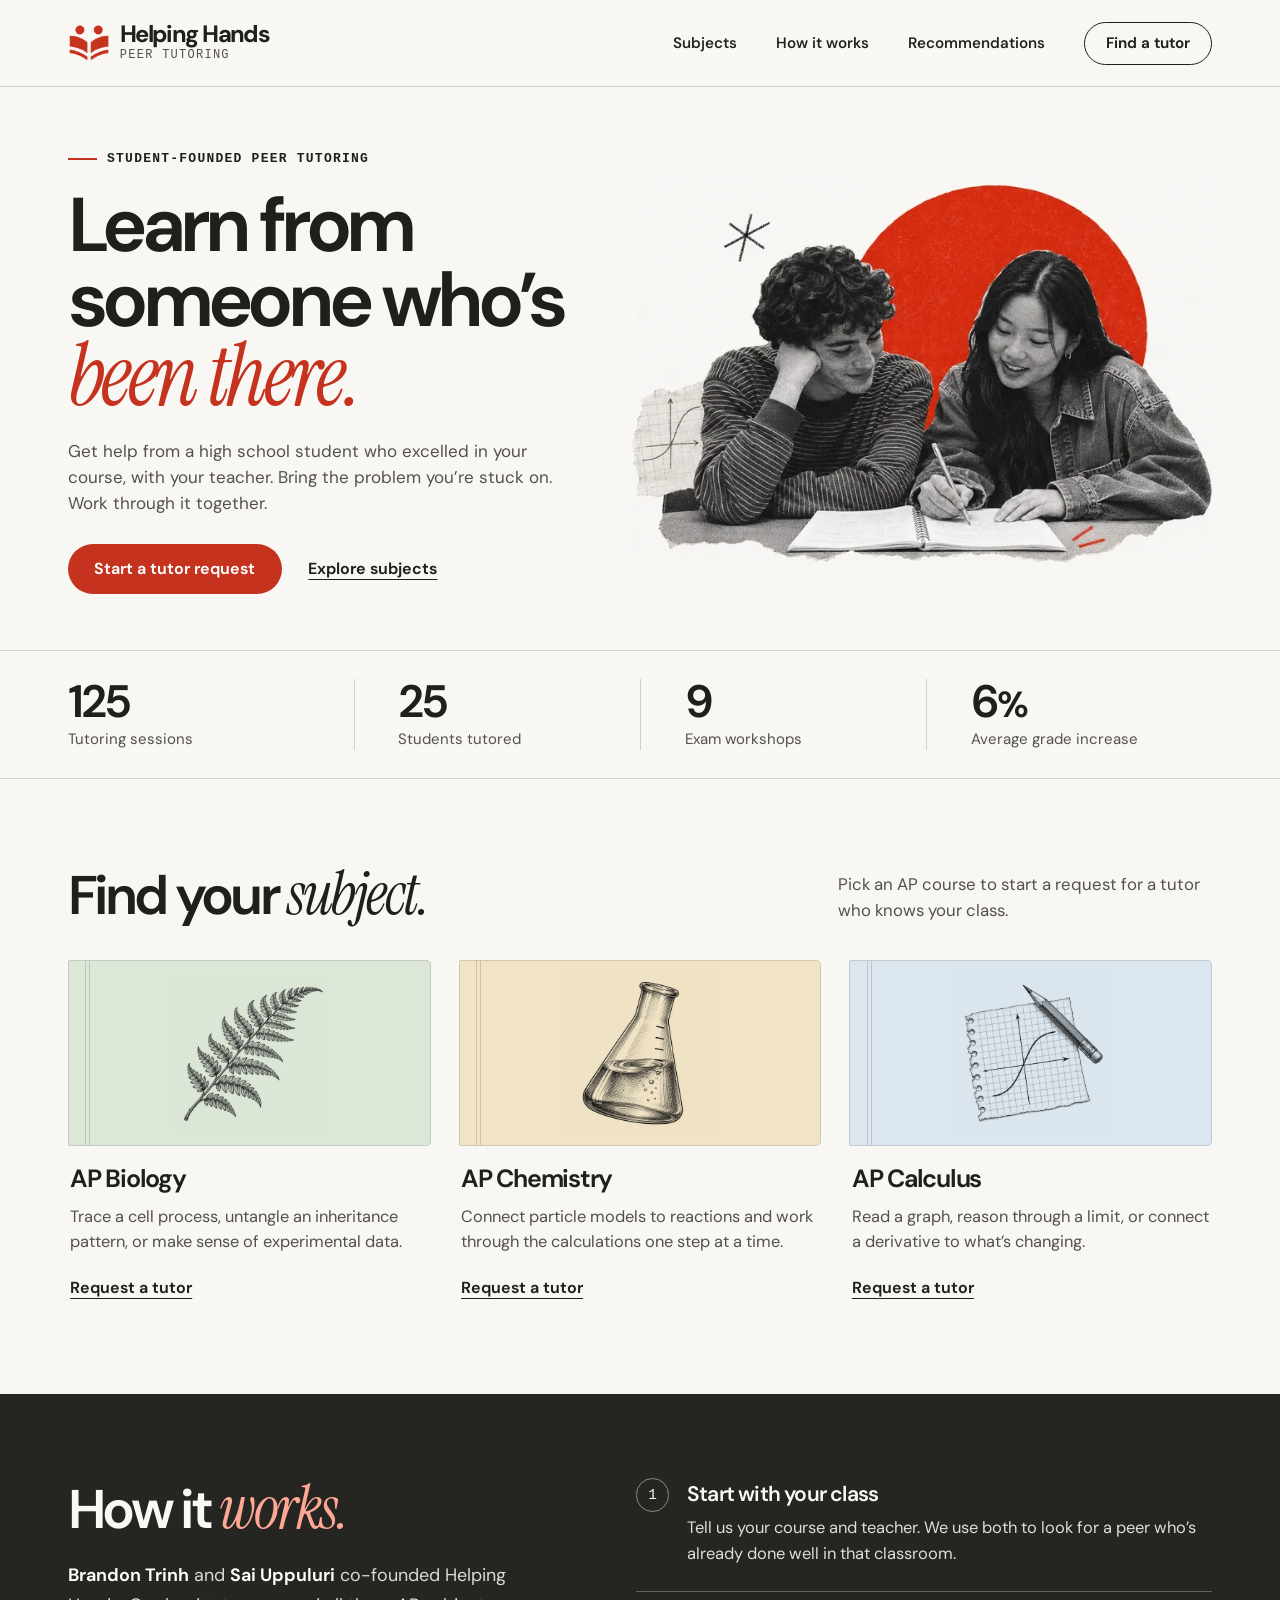
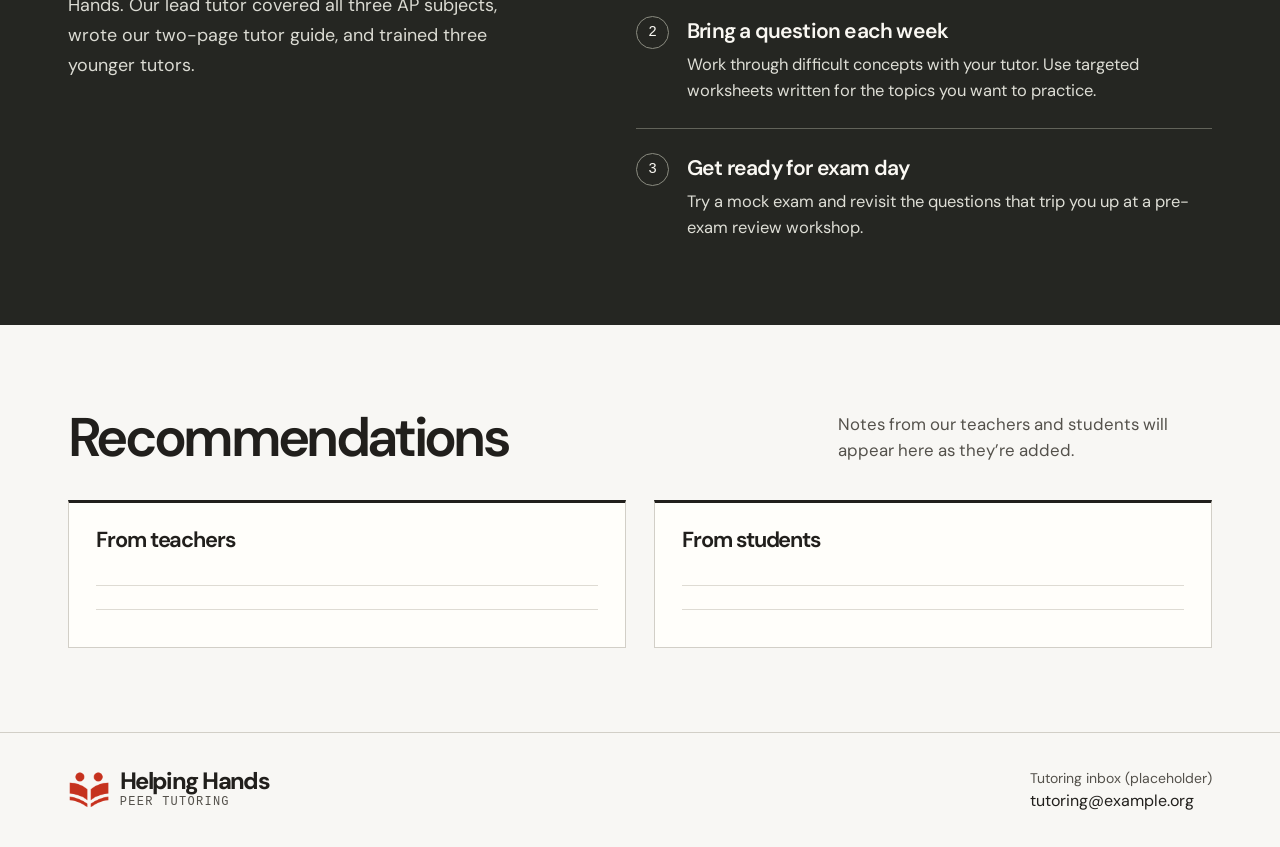
==== index.html @ b5d8656f "Replace the previous site with Helping Hands Peer Tutoring" ====
<!doctype html>
<html lang="en">
<head>
  <meta charset="utf-8">
  <meta name="viewport" content="width=device-width, initial-scale=1">
  <meta name="theme-color" content="#f8f7f4">
  <meta name="description" content="Helping Hands Peer Tutoring matches high school students with peers who excelled in the same course with the same teacher. Explore AP Biology, Chemistry, and Calculus tutoring.">
  <title>Helping Hands Peer Tutoring</title>
  <link rel="icon" type="image/png" href="./assets/mark.png">
  <link rel="preload" href="./assets/fonts/dm-sans-latin.woff2" as="font" type="font/woff2" crossorigin>
  <link rel="preload" href="./assets/fonts/instrument-serif-italic-latin.woff2" as="font" type="font/woff2" crossorigin>
  <link rel="stylesheet" href="./styles.css">
  <script defer src="./site-config.js"></script>
  <script defer src="./site.js"></script>
</head>
<body id="top">
  <a class="skip-link" href="#main">Skip to content</a>
  <header class="site-header">
    <div class="wrap header-inner">
      <a class="wordmark" href="./index.html" aria-label="Helping Hands Peer Tutoring home">
        <img src="./assets/mark.png" width="44" height="44" alt="">
        <span class="wordmark-type"><strong>Helping Hands</strong><span>Peer Tutoring</span></span>
      </a>
      <button class="menu-toggle" type="button" aria-expanded="false" aria-controls="site-nav" hidden>
        <span>Menu</span><span class="menu-icon" aria-hidden="true"></span>
      </button>
      <nav id="site-nav" class="site-nav" aria-label="Main navigation">
        <a href="#subjects">Subjects</a>
        <a href="#how-it-works">How it works</a>
        <a href="#recommendations">Recommendations</a>
        <a class="button button-outline nav-action" href="./match.html">Find a tutor</a>
      </nav>
    </div>
  </header>

  <main id="main">
    <section class="hero wrap" aria-labelledby="hero-title">
      <div class="hero-copy">
        <p class="eyebrow"><span aria-hidden="true"></span>Student-founded peer tutoring</p>
        <h1 id="hero-title">Learn from<br>someone who’s<br><em>been there.</em></h1>
        <p class="hero-description">Get help from a high school student who excelled in your course, with your teacher. Bring the problem you’re stuck on. Work through it together.</p>
        <div class="hero-actions">
          <a class="button button-primary" href="./match.html">Start a tutor request</a>
          <a class="text-link" href="#subjects">Explore subjects</a>
        </div>
      </div>
      <picture class="hero-art">
        <source type="image/webp" srcset="./assets/study-table-small.webp 720w, ./assets/study-table.webp 1440w" sizes="(max-width: 740px) 92vw, 50vw">
        <img src="./assets/study-table.webp" width="1440" height="960" fetchpriority="high" alt="A newspaper-style collage of two classmates leaning over a shared notebook.">
      </picture>
    </section>

    <section class="impact" aria-labelledby="impact-title">
      <h2 id="impact-title" class="sr-only">The program in numbers</h2>
      <dl class="wrap stats">
        <div><dt>Tutoring sessions</dt><dd>125</dd></div>
        <div><dt>Students tutored</dt><dd>25</dd></div>
        <div><dt>Exam workshops</dt><dd>9</dd></div>
        <div><dt>Average grade increase</dt><dd>6<span>%</span></dd></div>
      </dl>
    </section>

    <section id="subjects" class="subjects wrap section-space" aria-labelledby="subjects-title">
      <div class="section-heading">
        <h2 id="subjects-title">Find your <em>subject.</em></h2>
        <p>Pick an AP course to start a request for a tutor who knows your class.</p>
      </div>
      <div class="course-grid">
        <article class="course-card">
          <div class="course-cover biology-cover"><img src="./assets/biology.webp" width="432" height="432" loading="lazy" alt=""></div>
          <div class="course-copy">
            <h3>AP Biology</h3>
            <p>Trace a cell process, untangle an inheritance pattern, or make sense of experimental data.</p>
            <a class="text-link" href="./match.html?course=biology" aria-label="Request an AP Biology tutor">Request a tutor</a>
          </div>
        </article>
        <article class="course-card">
          <div class="course-cover chemistry-cover"><img src="./assets/chemistry.webp" width="432" height="432" loading="lazy" alt=""></div>
          <div class="course-copy">
            <h3>AP Chemistry</h3>
            <p>Connect particle models to reactions and work through the calculations one step at a time.</p>
            <a class="text-link" href="./match.html?course=chemistry" aria-label="Request an AP Chemistry tutor">Request a tutor</a>
          </div>
        </article>
        <article class="course-card">
          <div class="course-cover calculus-cover"><img src="./assets/calculus.webp" width="432" height="432" loading="lazy" alt=""></div>
          <div class="course-copy">
            <h3>AP Calculus</h3>
            <p>Read a graph, reason through a limit, or connect a derivative to what’s changing.</p>
            <a class="text-link" href="./match.html?course=calculus" aria-label="Request an AP Calculus tutor">Request a tutor</a>
          </div>
        </article>
      </div>
    </section>

    <section id="how-it-works" class="program" aria-labelledby="program-title">
      <div class="wrap program-grid section-space">
        <div class="program-intro">
          <h2 id="program-title">How it <em>works.</em></h2>
          <p><strong>Brandon Trinh</strong> and <strong>Sai Uppuluri</strong> co-founded Helping Hands. Our lead tutor covered all three AP subjects, wrote our two-page tutor guide, and trained three younger tutors.</p>
        </div>
        <ol class="process-list">
          <li><div><h3>Start with your class</h3><p>Tell us your course and teacher. We use both to look for a peer who’s already done well in that classroom.</p></div></li>
          <li><div><h3>Bring a question each week</h3><p>Work through difficult concepts with your tutor. Use targeted worksheets written for the topics you want to practice.</p></div></li>
          <li><div><h3>Get ready for exam day</h3><p>Try a mock exam and revisit the questions that trip you up at a pre-exam review workshop.</p></div></li>
        </ol>
      </div>
    </section>

    <section id="recommendations" class="recommendations wrap section-space" aria-labelledby="recommendations-title">
      <div class="section-heading">
        <h2 id="recommendations-title">Recommendations</h2>
        <p>Notes from our teachers and students will appear here as they’re added.</p>
      </div>
      <div class="notes-grid">
        <article class="note-card" aria-label="Teacher recommendations">
          <h3>From teachers</h3>
          <!-- Replace the ruled placeholder with an approved teacher recommendation. -->
          <div class="note-lines" aria-hidden="true"></div>
        </article>
        <article class="note-card" aria-label="Student recommendations">
          <h3>From students</h3>
          <!-- Replace the ruled placeholder with an approved student recommendation. -->
          <div class="note-lines" aria-hidden="true"></div>
        </article>
      </div>
    </section>
  </main>

  <footer class="site-footer">
    <div class="wrap footer-inner">
      <a class="wordmark" href="#top" aria-label="Helping Hands Peer Tutoring, back to top">
        <img src="./assets/mark.png" width="44" height="44" alt="">
        <span class="wordmark-type"><strong>Helping Hands</strong><span>Peer Tutoring</span></span>
      </a>
      <div class="footer-contact">
        <span class="contact-label">Tutoring inbox <span data-placeholder-label>(placeholder)</span></span>
        <span data-contact-address>tutoring@example.org</span>
      </div>
    </div>
  </footer>
</body>
</html>
---- styles.css ----
@font-face {
  font-family: "DM Sans";
  src: url("./assets/fonts/dm-sans-latin.woff2") format("woff2");
  font-style: normal;
  font-weight: 400 800;
  font-display: swap;
}

@font-face {
  font-family: "Instrument Serif";
  src: url("./assets/fonts/instrument-serif-italic-latin.woff2") format("woff2");
  font-style: italic;
  font-weight: 400;
  font-display: swap;
}

:root {
  color-scheme: light;
  --paper: #f8f7f4;
  --sheet: #fffefa;
  --ink: #211f1c;
  --muted: #54514b;
  --rule: #d2cfc7;
  --red: #c5321e;
  --red-hover: #a62414;
  --gutter: clamp(1.25rem, 5.3vw, 5.5rem);
  --serif: "Instrument Serif", Georgia, serif;
  --sans: "DM Sans", "Helvetica Neue", Arial, sans-serif;
  --mono: "SFMono-Regular", Consolas, "Liberation Mono", monospace;
  font-family: var(--sans);
  color: var(--ink);
  background: var(--paper);
  -webkit-font-smoothing: antialiased;
}

*, *::before, *::after { box-sizing: border-box; }
html { scroll-behavior: smooth; }
body { margin: 0; }
img, picture { display: block; max-width: 100%; }
h1, h2, h3, p, figure, ol, dl, dd, fieldset { margin: 0; }
h1, h2, h3 { text-wrap: balance; }
p { text-wrap: pretty; }
a { color: inherit; }
button, input, select, textarea { font: inherit; }
button { color: inherit; cursor: pointer; }
button:disabled { cursor: default; opacity: .6; }
[hidden] { display: none !important; }
::selection { background: #f5c6b6; color: var(--ink); }
:focus-visible { outline: 3px solid #176399; outline-offset: 4px; }
section[id] { scroll-margin-top: 1.5rem; }

.wrap {
  width: min(82rem, calc(100% - var(--gutter) * 2));
  margin-inline: auto;
}

.sr-only, .skip-link:not(:focus) {
  position: absolute;
  width: 1px;
  height: 1px;
  padding: 0;
  overflow: hidden;
  clip-path: inset(50%);
  white-space: nowrap;
  border: 0;
}

.skip-link:focus {
  position: fixed;
  z-index: 10;
  inset: .75rem auto auto .75rem;
  padding: .75rem 1rem;
  background: white;
}

.site-header { position: relative; z-index: 2; border-bottom: 1px solid var(--rule); }
.header-inner, .footer-inner { display: flex; align-items: center; justify-content: space-between; gap: 2rem; }
.header-inner { min-height: 5.4rem; }
.wordmark { display: inline-flex; align-items: center; gap: .6rem; text-decoration: none; flex: none; }
.wordmark img { width: 2.65rem; height: 2.65rem; }
.wordmark-type { display: grid; gap: .13rem; }
.wordmark-type strong { font-size: 1.48rem; line-height: 1; font-weight: 760; letter-spacing: -.067em; }
.wordmark-type > span {
  font: 500 .75rem/1.15 var(--mono);
  letter-spacing: .105em;
  text-transform: uppercase;
  color: var(--muted);
}

.site-nav { display: flex; align-items: center; gap: clamp(1.55rem, 3.05vw, 3rem); }
.site-nav > a:not(.button) {
  display: inline-flex;
  align-items: center;
  min-height: 2.75rem;
  font-size: .95rem;
  font-weight: 570;
  text-decoration: none;
}
.site-nav > a:not(.button):hover { text-decoration: underline; text-underline-offset: .32em; }
.button {
  display: inline-flex;
  align-items: center;
  justify-content: center;
  min-height: 3.1rem;
  padding: .74rem 1.6rem;
  border: 1px solid transparent;
  border-radius: 4rem;
  font-size: 1rem;
  line-height: 1.25;
  font-weight: 650;
  text-align: center;
  text-decoration: none;
  transition: background-color 150ms, color 150ms, border-color 150ms, transform 150ms;
}
.button:active, .menu-toggle:active { transform: scale(.96); }
.button-primary { background: var(--red); color: #fff; }
.button-primary:hover { background: var(--red-hover); }
.button-outline { background: transparent; color: var(--ink); border-color: var(--ink); }
.button-outline:hover, .nav-action[aria-current="page"] { background: var(--ink); color: white; }
.nav-action { min-height: 2.7rem; padding: .55rem 1.32rem; font-size: .95rem; }
.menu-toggle { display: none; }
.text-link {
  display: inline-flex;
  align-items: center;
  align-self: flex-start;
  width: fit-content;
  min-height: 2.75rem;
  border: 0;
  padding: 0;
  background: transparent;
  color: var(--ink);
  font-weight: 650;
  font-size: 1rem;
  text-decoration: underline;
  text-decoration-thickness: 1px;
  text-underline-offset: .32em;
  transition: color 130ms;
}
.text-link:hover { color: var(--red); text-decoration-thickness: 2px; }

.hero {
  display: grid;
  grid-template-columns: minmax(0, .96fr) minmax(0, 1.04fr);
  align-items: center;
  column-gap: clamp(.8rem, 2vw, 2.3rem);
  padding-block: clamp(3.1rem, 4.9vw, 5rem) clamp(3rem, 4.4vw, 4.7rem);
}
.eyebrow {
  display: flex;
  align-items: center;
  gap: .65rem;
  font: 600 .8125rem/1.4 var(--mono);
  letter-spacing: .095em;
  text-transform: uppercase;
}
.eyebrow > span { width: 1.8rem; height: 2px; background: var(--red); flex: none; }
.hero h1, .match-intro h1 {
  margin-block: 1.25rem 1.35rem;
  font-size: clamp(3.45rem, 5.95vw, 5.95rem);
  font-weight: 650;
  letter-spacing: -.074em;
  line-height: .98;
}
h1 em, .section-heading em, .program-intro em {
  font-family: var(--serif);
  font-weight: 400;
  letter-spacing: -.042em;
}
.hero h1 em, .match-intro h1 em { font-size: 1.13em; line-height: .89; color: var(--red); }
.hero-description, .match-intro > p:not(.eyebrow) {
  max-width: 43ch;
  color: var(--muted);
  font-size: clamp(1.0625rem, 1.28vw, 1.22rem);
  line-height: 1.55;
}
.hero-actions { display: flex; align-items: center; flex-wrap: wrap; gap: .55rem 1.65rem; margin-top: 1.7rem; }
.hero-actions .text-link { align-self: center; }
.hero-art { margin-inline: -.4rem -.7rem; max-width: none; }
.hero-art img {
  width: 100%;
  height: auto;
  mask-image: linear-gradient(to right, transparent, black 2%, black 98%, transparent), linear-gradient(to bottom, transparent, black 2.5%, black 97%, transparent);
  mask-composite: intersect;
}

.impact { border-block: 1px solid var(--rule); }
.stats { padding-block: 1.75rem; display: grid; grid-template-columns: repeat(4, 1fr); }
.stats > div { display: flex; flex-direction: column; justify-content: center; padding-inline: clamp(1rem, 3.4vw, 3.5rem); border-left: 1px solid var(--rule); }
.stats > div:first-child { border: 0; padding-left: 0; }
.stats dt { order: 2; color: var(--muted); line-height: 1.4; font-size: .9375rem; }
.stats dd { margin-bottom: .32rem; font-size: clamp(2.45rem, 3.55vw, 3.55rem); line-height: 1; font-weight: 630; letter-spacing: -.065em; font-variant-numeric: lining-nums tabular-nums; }
.stats dd span { font-size: .8em; }

.section-space { padding-block: clamp(3.8rem, 6.6vw, 6.7rem); }
.section-heading { display: flex; align-items: end; justify-content: space-between; gap: 2rem; margin-bottom: clamp(1.65rem, 2.7vw, 2.6rem); }
.section-heading h2, .program-intro h2 {
  font-size: clamp(2.55rem, 4.25vw, 4.35rem);
  line-height: 1.03;
  letter-spacing: -.067em;
  font-weight: 620;
}
.section-heading h2 em, .program-intro h2 em { font-size: 1.1em; }
.section-heading > p { width: min(34ch, 38%); margin-bottom: .15rem; color: var(--muted); font-size: 1.05rem; line-height: 1.55; }
.course-grid { display: grid; grid-template-columns: repeat(3, minmax(0, 1fr)); gap: clamp(1.1rem, 2.2vw, 2.1rem); }
.course-card { display: flex; flex-direction: column; }
.course-cover {
  position: relative;
  display: flex;
  align-items: center;
  justify-content: center;
  height: clamp(10rem, 14.5vw, 14rem);
  overflow: hidden;
  border: 1px solid rgb(0 0 0 / 12%);
  border-radius: 2px 5px 5px 2px;
}
.course-cover::before {
  content: "";
  position: absolute;
  inset: 0 auto 0 4.5%;
  width: .33rem;
  border-inline: 1px solid rgb(0 0 0 / 15%);
}
.course-cover img { width: auto; height: 85%; max-height: 100%; max-width: 78%; object-fit: contain; mix-blend-mode: multiply; }
.biology-cover { background: #dce7d8; }
.chemistry-cover { background: #f0e3c6; }
.calculus-cover { background: #dce6ee; }
.course-copy { display: flex; flex: 1; flex-direction: column; align-items: start; padding: 1.2rem .15rem 0; }
.course-copy h3, .note-card h3 { font-size: clamp(1.42rem, 1.95vw, 1.95rem); font-weight: 650; letter-spacing: -.05em; line-height: 1.15; }
.course-copy p { margin: .63rem 0 .65rem; max-width: 36ch; color: var(--muted); font-size: 1.025rem; line-height: 1.57; }
.course-copy .text-link { margin-top: auto; }

.program { background: #252622; color: #faf8f3; }
.program-grid { display: grid; grid-template-columns: .88fr 1.12fr; gap: clamp(3rem, 9vw, 9.5rem); }
.program-intro h2 em { color: #ffa795; }
.program-intro > p { margin-top: 1.3rem; max-width: 37ch; color: #dbdbd3; font-size: 1.12rem; line-height: 1.67; }
.program-intro strong { font-weight: 650; color: white; }
.process-list { padding: 0; list-style: none; counter-reset: process; }
.process-list li { display: grid; grid-template-columns: 2.2rem 1fr; gap: 1rem; padding-block: 1.5rem; border-top: 1px solid #62635a; counter-increment: process; }
.process-list li:first-child { padding-top: 0; border-top: 0; }
.process-list li:last-child { padding-bottom: 0; }
.process-list li::before {
  content: counter(process);
  content: counter(process) / "";
  display: grid;
  place-items: center;
  width: 2.1rem;
  height: 2.1rem;
  border-radius: 50%;
  border: 1px solid #8a8b80;
  font: 500 .9rem var(--mono);
}
.process-list h3 { padding-top: .12rem; font-size: clamp(1.22rem, 1.65vw, 1.6rem); font-weight: 600; letter-spacing: -.038em; }
.process-list p { max-width: 52ch; margin-top: .4rem; line-height: 1.57; color: #deded6; font-size: 1.03rem; }
.notes-grid { display: grid; grid-template-columns: 1fr 1fr; gap: clamp(1rem, 2.2vw, 2rem); }
.note-card { position: relative; border: 1px solid var(--rule); border-top: 3px solid var(--ink); padding: 1.5rem 1.7rem 1.6rem; background: var(--sheet); }
.note-card h3 { font-size: 1.36rem; }
.note-lines { height: 3.7rem; margin-top: .6rem; background: repeating-linear-gradient(transparent 0, transparent calc(1.5rem - 1px), #dedbd3 calc(1.5rem - 1px), #dedbd3 1.5rem); }
.site-footer { border-top: 1px solid var(--rule); }
.footer-inner { padding-block: 2.25rem; }
.footer-contact { display: grid; gap: .22rem; font-size: 1rem; }
.contact-label { color: var(--muted); font-size: .875rem; }
.footer-contact a { text-underline-offset: .25em; }

.match-layout {
  display: grid;
  grid-template-columns: minmax(0, .85fr) minmax(0, 1fr);
  gap: clamp(2rem, 7vw, 8rem);
  align-items: start;
  padding-block: clamp(2.8rem, 5.5vw, 5.8rem);
}
.match-intro h1 { font-size: clamp(3.6rem, 5.55vw, 5.9rem); margin-block: 1.3rem 1.5rem; }
.handoff-note { padding: 1rem 0 .1rem; border-top: 1px solid var(--rule); margin-top: 2.1rem; max-width: 40ch; }
.handoff-note h2 { font-size: 1.02rem; font-weight: 690; }
.handoff-note p { margin-top: .4rem; color: var(--muted); line-height: 1.55; font-size: 1rem; }
.request-sheet { border: 1px solid var(--rule); border-top: 3px solid var(--ink); background: var(--sheet); padding: clamp(1.3rem, 3vw, 3rem); }
.request-sheet h2 { font-weight: 650; letter-spacing: -.052em; font-size: clamp(1.8rem, 2.8vw, 2.7rem); line-height: 1.15; margin-bottom: 1.55rem; }
.field { margin-block: 1.18rem; }
.field label, .support-field legend { display: block; font-size: 1rem; line-height: 1.4; font-weight: 650; }
.field label > span { font-size: .9rem; font-weight: 400; color: var(--muted); }
.field :is(input, select, textarea) {
  display: block;
  width: 100%;
  border: 1px solid #a8a49a;
  border-radius: .28rem;
  background: #fff;
  color: var(--ink);
  font-size: 1rem;
  line-height: 1.45;
  min-height: 2.95rem;
  padding: .7rem .83rem;
  margin-top: .4rem;
}
.field :is(input, textarea)::placeholder { color: #68655f; opacity: 1; }
.field textarea { resize: vertical; }
.select-wrap { position: relative; }
.select-wrap select { appearance: none; padding-right: 2.5rem; }
.select-wrap::after { content: ""; position: absolute; right: 1.15rem; top: 45%; width: .56rem; height: .56rem; border: solid var(--ink); border-width: 0 1.6px 1.6px 0; transform: translateY(-50%) rotate(45deg); pointer-events: none; }
.support-field { border: 0; padding: 0; margin-block: 1.25rem; min-width: 0; }
.support-field legend { padding: 0; margin-bottom: .4rem; }
.support-field label { display: flex; width: fit-content; min-height: 2.75rem; align-items: center; gap: .65rem; cursor: pointer; }
.support-field input { width: 1.12rem; height: 1.12rem; flex: none; margin: 0; accent-color: var(--red); }
.request-sheet form > .button { margin-top: .35rem; }
.request-sheet noscript p { margin-top: 1rem; }
.result-intro { margin: -.6rem 0 1.35rem; color: var(--muted); line-height: 1.55; }
.request-summary { border-top: 1px solid var(--rule); }
.request-summary > div { padding-block: .85rem; border-bottom: 1px solid var(--rule); }
.request-summary dt { font-size: .875rem; font-weight: 600; color: var(--muted); }
.request-summary dd { margin-top: .2rem; font-size: 1.07rem; overflow-wrap: anywhere; white-space: pre-line; line-height: 1.5; }
.result-actions { display: flex; flex-wrap: wrap; gap: .65rem; margin-top: 1.5rem; }
.request-status { margin-top: .8rem; font-size: 1rem; color: var(--muted); line-height: 1.4; }
#edit-request { margin-top: .3rem; }

@media (max-width: 860px) {
  .site-nav { gap: 1.25rem; }
  .section-heading h2, .program-intro h2 { font-size: clamp(2.45rem, 5.45vw, 3.3rem); }
  .program-grid { gap: 2.8rem; }
  .match-layout { grid-template-columns: .78fr 1fr; gap: 2rem; }
}

@media (max-width: 820px) {
  .header-inner { min-height: 4.5rem; flex-wrap: wrap; gap: 0 1rem; }
  .wordmark img { width: 2.28rem; height: 2.28rem; }
  .wordmark-type strong { font-size: 1.32rem; }
  .wordmark-type > span { font-size: .75rem; }
  .site-nav { width: 100%; flex-wrap: wrap; gap: .15rem 1.2rem; padding-bottom: .85rem; }
  .js-nav .site-nav { display: none; }
  .js-nav .site-nav.is-open { display: grid; gap: 0; padding: .35rem 0 1.2rem; }
  .js-nav .site-nav > a:not(.button) { min-height: 2.95rem; border-top: 1px solid var(--rule); }
  .site-nav .nav-action { width: fit-content; margin-top: .6rem; }
  .menu-toggle {
    display: inline-flex; align-items: center; justify-content: center; gap: .55rem;
    background: transparent; border: 1px solid var(--ink); border-radius: 2rem;
    min-height: 2.75rem; padding: .5rem .85rem; font-size: .9375rem; font-weight: 600;
  }
  .menu-icon { position: relative; width: 1rem; height: 1rem; }
  .menu-icon::before, .menu-icon::after { content: ""; position: absolute; left: 0; right: 0; top: .33rem; border-top: 1.5px solid currentColor; }
  .menu-icon::after { top: .65rem; }
  [aria-expanded="true"] .menu-icon::before { top: .51rem; transform: rotate(45deg); }
  [aria-expanded="true"] .menu-icon::after { top: .51rem; transform: rotate(-45deg); }
}

@media (max-width: 740px) {
  :root { --gutter: clamp(1.25rem, 5.5vw, 2.5rem); }
  .hero { grid-template-columns: 1fr; gap: 1.85rem; padding-block: 2.7rem 2.1rem; }
  .hero h1 { font-size: clamp(2.4rem, 12vw, 4.5rem); }
  .hero-description { max-width: 42ch; }
  .hero-art { width: min(100%, 34rem); margin: 0 auto; }
  .stats { grid-template-columns: repeat(2, minmax(0, 1fr)); row-gap: 1.3rem; padding-block: 1.45rem; }
  .stats > div { padding-inline: 1.25rem 0; }
  .stats > div:nth-child(odd) { border-left: 0; padding-left: 0; }
  .stats dd { font-size: 2.6rem; }
  .stats dt { font-size: .9rem; }
  .section-space { padding-block: 3.5rem; }
  .section-heading { display: block; margin-bottom: 1.45rem; }
  #recommendations-title { font-size: clamp(1.8rem, 9.7vw, 3.3rem); }
  .section-heading p { width: auto; max-width: 40ch; margin-top: .85rem; }
  .course-grid { grid-template-columns: 1fr; gap: 1.45rem; }
  .course-card { display: grid; grid-template-columns: minmax(6rem, .44fr) 1fr; align-items: stretch; gap: 1.15rem; }
  .course-cover { height: 100%; min-height: 9rem; }
  .course-cover img { width: 80%; max-width: none; height: auto; }
  .course-copy { padding: .1rem 0; }
  .course-copy h3 { font-size: 1.5rem; }
  .course-copy p { margin: .4rem 0 .15rem; font-size: 1rem; }
  .program-grid, .match-layout { grid-template-columns: 1fr; gap: 2.15rem; }
  .program-intro > p { max-width: 46ch; }
  .process-list li { gap: .7rem; }
  .note-card { padding: 1.15rem; }
  .notes-grid { gap: .9rem; }
  .footer-inner { flex-wrap: wrap; gap: 1.4rem; }
  .match-layout { padding-block: 2.6rem; }
  .match-intro h1 { font-size: clamp(3.45rem, 9.4vw, 4.7rem); }
  .handoff-note { max-width: 49ch; margin-top: 1.4rem; }
}

@media (max-width: 410px) {
  .hero-actions { column-gap: .9rem; }
  .hero-actions .button { padding-inline: 1rem; }
  .hero-actions > a { font-size: .9375rem; }
  .eyebrow { font-size: .75rem; letter-spacing: .07em; }
  .notes-grid { grid-template-columns: 1fr; }
  .course-card { grid-template-columns: minmax(5rem, .4fr) 1fr; gap: .85rem; }
}

@media (prefers-reduced-motion: reduce) {
  *, *::before, *::after { scroll-behavior: auto !important; transition: none !important; }
  .button:active, .menu-toggle:active { transform: none; }
}
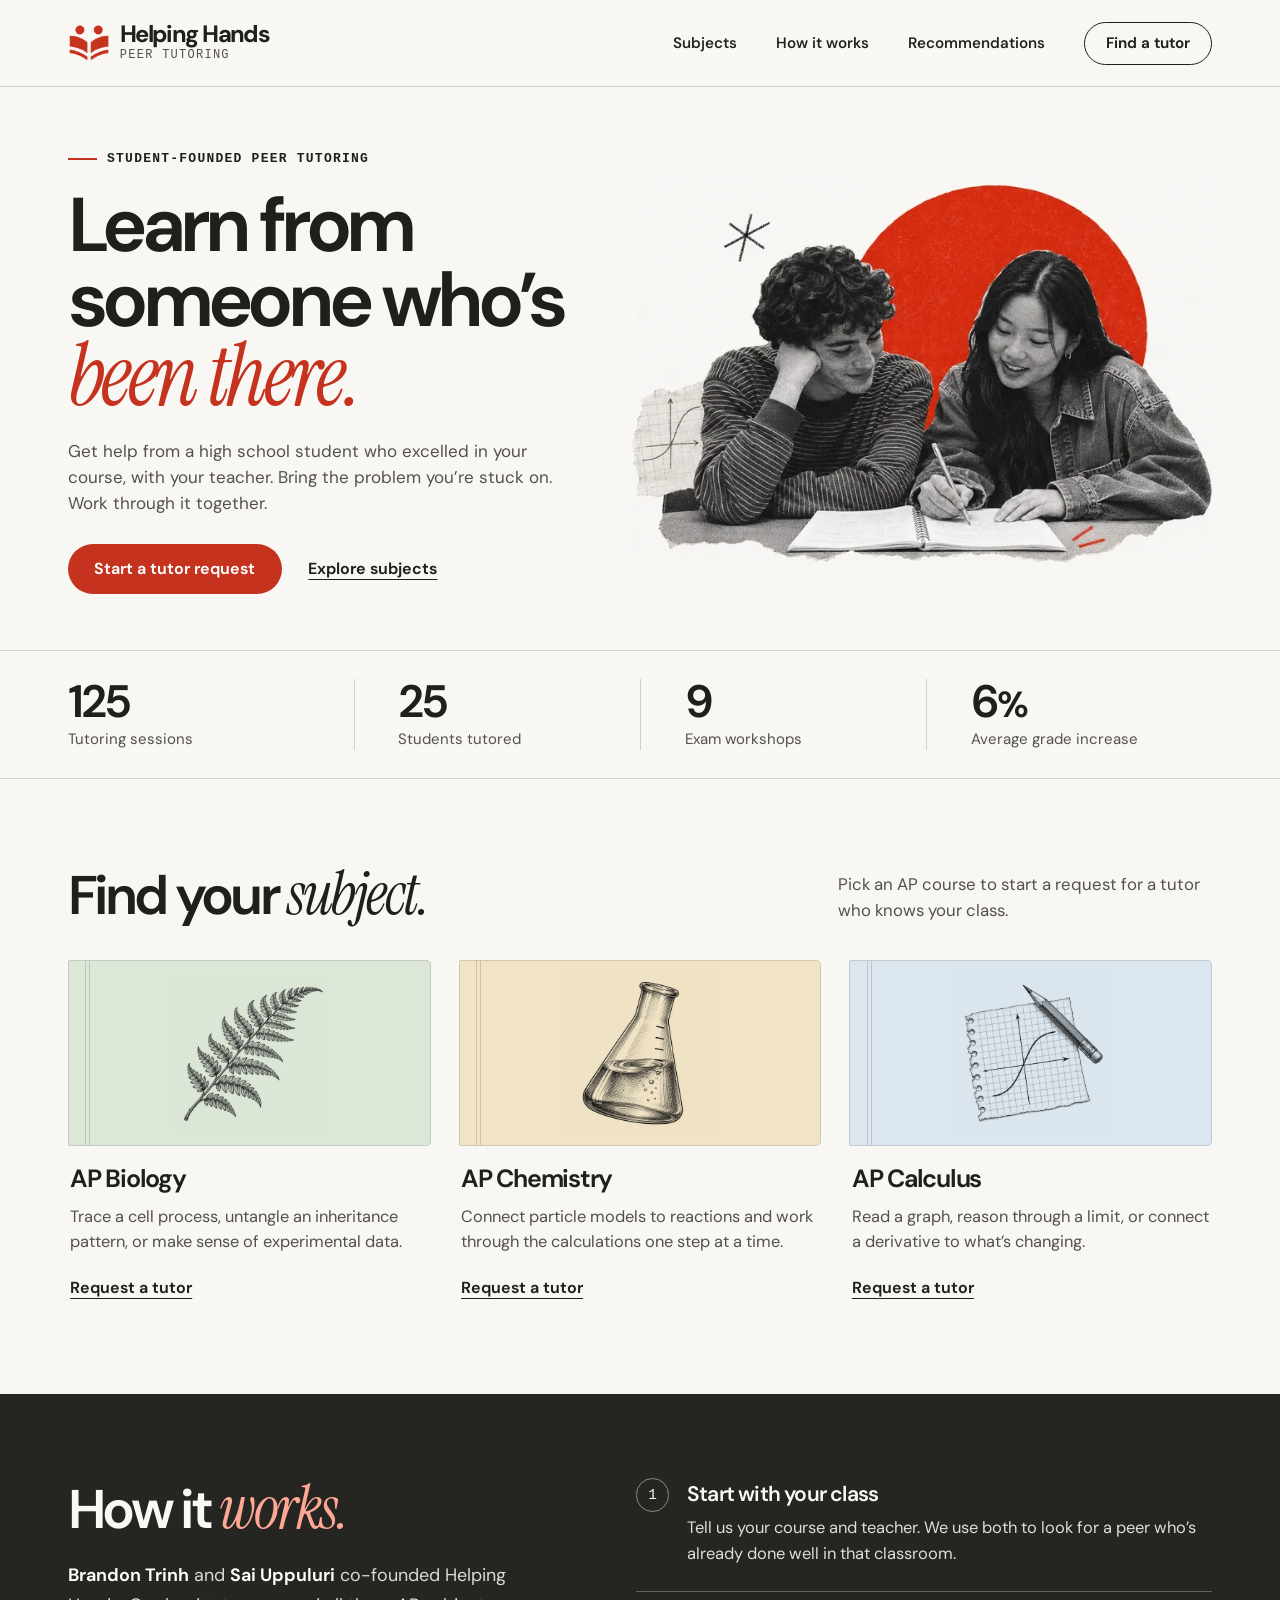
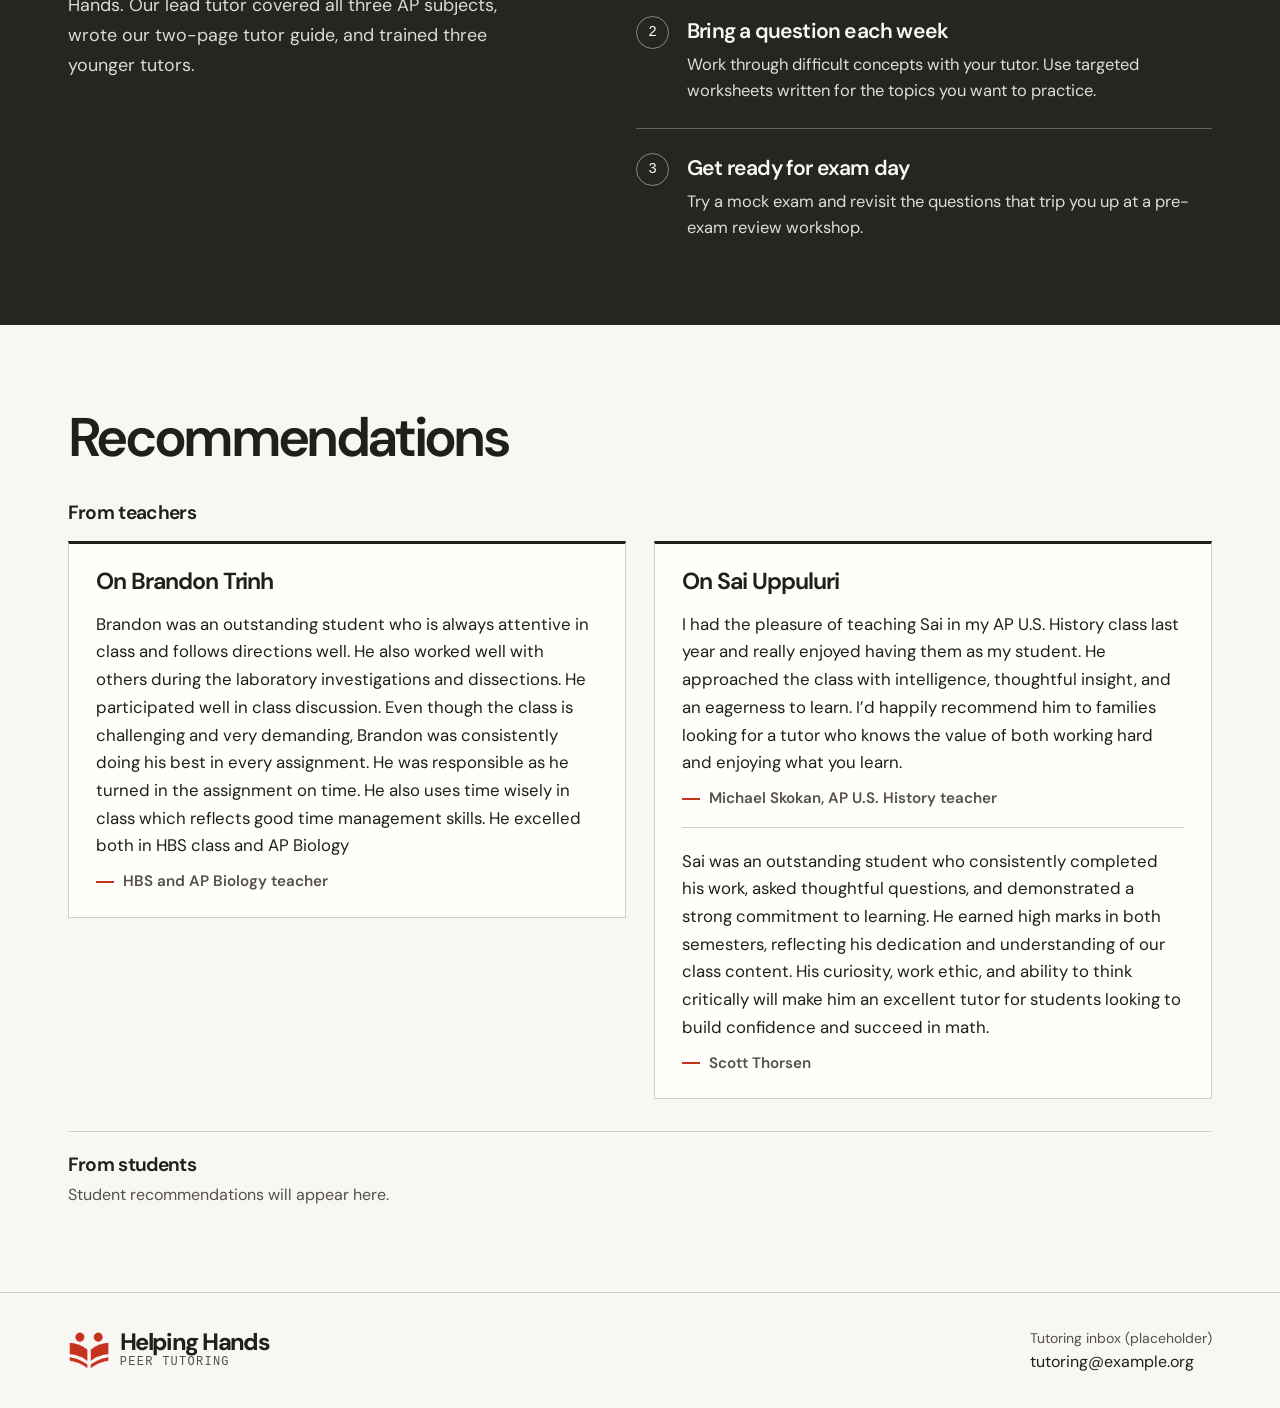
==== commit f1dd1b56: "Add teacher recommendations for both co-founders" ====
--- a/index.html
+++ b/index.html
@@ -110,20 +110,40 @@
     <section id="recommendations" class="recommendations wrap section-space" aria-labelledby="recommendations-title">
       <div class="section-heading">
         <h2 id="recommendations-title">Recommendations</h2>
-        <p>Notes from our teachers and students will appear here as they’re added.</p>
       </div>
-      <div class="notes-grid">
-        <article class="note-card" aria-label="Teacher recommendations">
-          <h3>From teachers</h3>
-          <!-- Replace the ruled placeholder with an approved teacher recommendation. -->
-          <div class="note-lines" aria-hidden="true"></div>
-        </article>
-        <article class="note-card" aria-label="Student recommendations">
-          <h3>From students</h3>
-          <!-- Replace the ruled placeholder with an approved student recommendation. -->
-          <div class="note-lines" aria-hidden="true"></div>
-        </article>
-      </div>
+      <section aria-labelledby="teacher-notes-title">
+        <h3 id="teacher-notes-title" class="notes-heading">From teachers</h3>
+        <div class="notes-grid">
+          <article class="note-card" aria-labelledby="brandon-notes-title">
+            <h4 id="brandon-notes-title">On Brandon Trinh</h4>
+            <figure class="teacher-note">
+              <blockquote>
+                <p>Brandon was an outstanding student who is always attentive in class and follows directions well. He also worked well with others during the laboratory investigations and dissections. He participated well in class discussion. Even though the class is challenging and very demanding, Brandon was consistently doing his best in every assignment. He was responsible as he turned in the assignment on time. He also uses time wisely in class which reflects good time management skills. He excelled both in HBS class and AP Biology</p>
+              </blockquote>
+              <figcaption>HBS and AP Biology teacher</figcaption>
+            </figure>
+          </article>
+          <article class="note-card" aria-labelledby="sai-notes-title">
+            <h4 id="sai-notes-title">On Sai Uppuluri</h4>
+            <figure class="teacher-note">
+              <blockquote>
+                <p>I had the pleasure of teaching Sai in my AP U.S. History class last year and really enjoyed having them as my student. He approached the class with intelligence, thoughtful insight, and an eagerness to learn. I’d happily recommend him to families looking for a tutor who knows the value of both working hard and enjoying what you learn.</p>
+              </blockquote>
+              <figcaption>Michael Skokan, AP U.S. History teacher</figcaption>
+            </figure>
+            <figure class="teacher-note">
+              <blockquote>
+                <p>Sai was an outstanding student who consistently completed his work, asked thoughtful questions, and demonstrated a strong commitment to learning. He earned high marks in both semesters, reflecting his dedication and understanding of our class content. His curiosity, work ethic, and ability to think critically will make him an excellent tutor for students looking to build confidence and succeed in math.</p>
+              </blockquote>
+              <figcaption>Scott Thorsen</figcaption>
+            </figure>
+          </article>
+        </div>
+      </section>
+      <section class="student-notes" aria-labelledby="student-notes-title">
+        <h3 id="student-notes-title" class="notes-heading">From students</h3>
+        <p>Student recommendations will appear here.</p>
+      </section>
     </section>
   </main>
 
--- a/styles.css
+++ b/styles.css
@@ -225,7 +225,7 @@
 .chemistry-cover { background: #f0e3c6; }
 .calculus-cover { background: #dce6ee; }
 .course-copy { display: flex; flex: 1; flex-direction: column; align-items: start; padding: 1.2rem .15rem 0; }
-.course-copy h3, .note-card h3 { font-size: clamp(1.42rem, 1.95vw, 1.95rem); font-weight: 650; letter-spacing: -.05em; line-height: 1.15; }
+.course-copy h3 { font-size: clamp(1.42rem, 1.95vw, 1.95rem); font-weight: 650; letter-spacing: -.05em; line-height: 1.15; }
 .course-copy p { margin: .63rem 0 .65rem; max-width: 36ch; color: var(--muted); font-size: 1.025rem; line-height: 1.57; }
 .course-copy .text-link { margin-top: auto; }
 
@@ -251,10 +251,16 @@
 }
 .process-list h3 { padding-top: .12rem; font-size: clamp(1.22rem, 1.65vw, 1.6rem); font-weight: 600; letter-spacing: -.038em; }
 .process-list p { max-width: 52ch; margin-top: .4rem; line-height: 1.57; color: #deded6; font-size: 1.03rem; }
-.notes-grid { display: grid; grid-template-columns: 1fr 1fr; gap: clamp(1rem, 2.2vw, 2rem); }
-.note-card { position: relative; border: 1px solid var(--rule); border-top: 3px solid var(--ink); padding: 1.5rem 1.7rem 1.6rem; background: var(--sheet); }
-.note-card h3 { font-size: 1.36rem; }
-.note-lines { height: 3.7rem; margin-top: .6rem; background: repeating-linear-gradient(transparent 0, transparent calc(1.5rem - 1px), #dedbd3 calc(1.5rem - 1px), #dedbd3 1.5rem); }
+.notes-heading { font-size: 1.2rem; font-weight: 650; letter-spacing: -.035em; }
+.notes-grid { display: grid; grid-template-columns: repeat(2, minmax(0, 1fr)); align-items: start; gap: clamp(1rem, 2.2vw, 2rem); margin-top: 1rem; }
+.note-card { border: 1px solid var(--rule); border-top: 3px solid var(--ink); padding: 1.5rem 1.7rem 1.6rem; background: var(--sheet); }
+.note-card h4 { margin: 0 0 1rem; font-size: 1.45rem; font-weight: 650; letter-spacing: -.045em; line-height: 1.15; }
+.teacher-note blockquote { margin: 0; font-size: 1.05rem; line-height: 1.65; }
+.teacher-note figcaption { display: flex; align-items: baseline; gap: .6rem; margin-top: .7rem; color: var(--muted); font-size: .95rem; font-weight: 600; }
+.teacher-note figcaption::before { content: ""; width: 1.1rem; height: 2px; flex: none; align-self: start; margin-top: .63em; background: var(--red); }
+.teacher-note + .teacher-note { margin-top: 1.2rem; padding-top: 1.2rem; border-top: 1px solid var(--rule); }
+.student-notes { margin-top: 2rem; border-top: 1px solid var(--rule); padding-top: 1.25rem; }
+.student-notes p { margin-top: .35rem; color: var(--muted); line-height: 1.55; }
 .site-footer { border-top: 1px solid var(--rule); }
 .footer-inner { padding-block: 2.25rem; }
 .footer-contact { display: grid; gap: .22rem; font-size: 1rem; }
@@ -365,7 +371,7 @@
   .program-intro > p { max-width: 46ch; }
   .process-list li { gap: .7rem; }
   .note-card { padding: 1.15rem; }
-  .notes-grid { gap: .9rem; }
+  .notes-grid { grid-template-columns: 1fr; gap: .9rem; }
   .footer-inner { flex-wrap: wrap; gap: 1.4rem; }
   .match-layout { padding-block: 2.6rem; }
   .match-intro h1 { font-size: clamp(3.45rem, 9.4vw, 4.7rem); }
@@ -377,7 +383,6 @@
   .hero-actions .button { padding-inline: 1rem; }
   .hero-actions > a { font-size: .9375rem; }
   .eyebrow { font-size: .75rem; letter-spacing: .07em; }
-  .notes-grid { grid-template-columns: 1fr; }
   .course-card { grid-template-columns: minmax(5rem, .4fr) 1fr; gap: .85rem; }
 }
 
